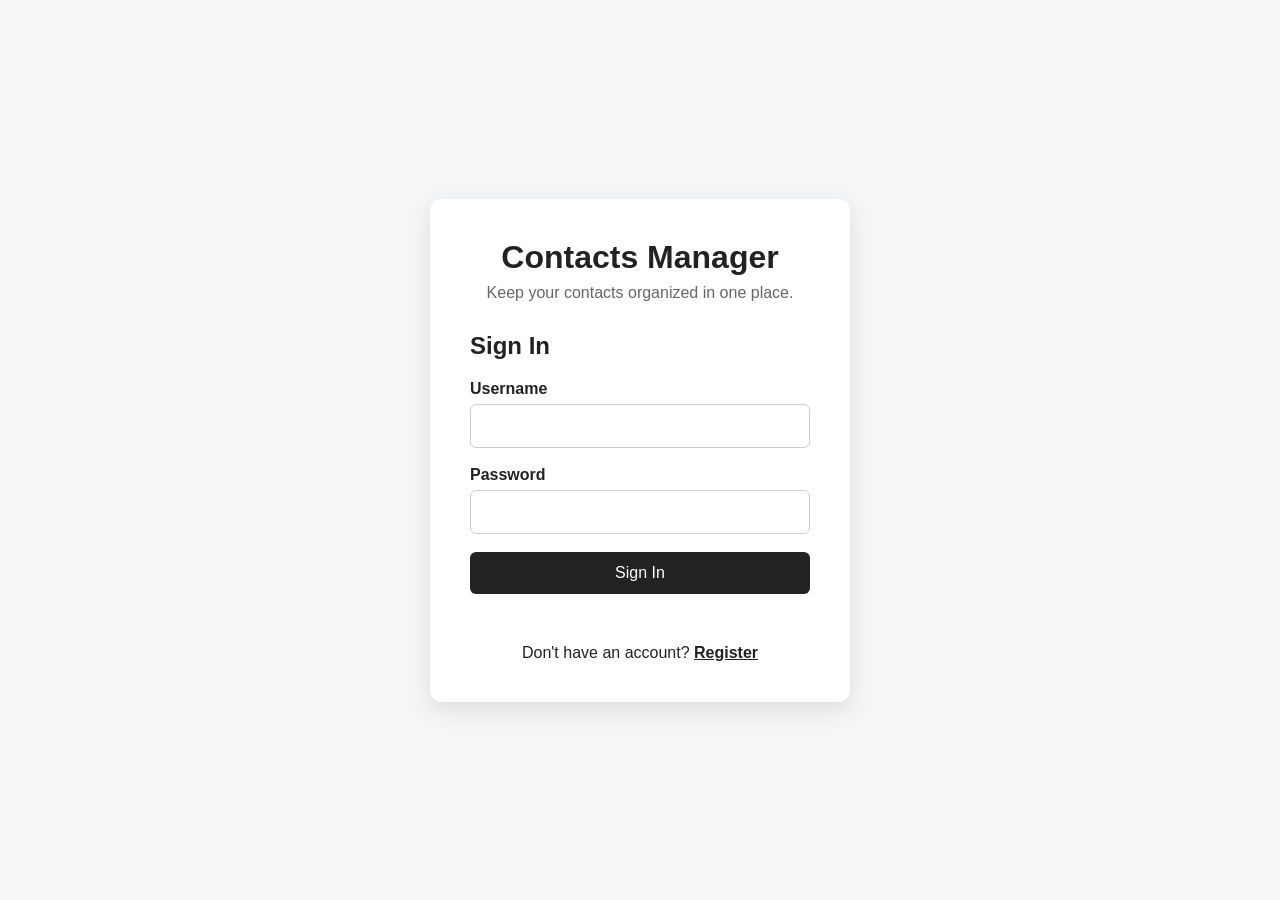
==== html/index.html @ 0f12a68f "Matching with html file on server" ====
<!DOCTYPE html>
<html lang="en">
<head>
    <meta charset="UTF-8">
    <meta name="viewport" content="width=device-width, initial-scale=1.0">

    <title>Contacts Manager</title>

    <link rel="stylesheet" href="css/styles.css">
</head>

<body>

    <main class="auth-container">

        <h1>Contacts Manager</h1>
        <p>Keep your contacts organized in one place.</p>

        <!-- Login Section -->
        <section id="loginSection">
            <h2>Sign In</h2>

            <form id="loginForm">
                <label for="loginUsername">Username</label>
                <input
                    type="text"
                    id="loginUsername"
                    name="loginUsername"
                    required
                >

                <label for="loginPassword">Password</label>
                <input
                    type="password"
                    id="loginPassword"
                    name="loginPassword"
                    required
                >

                <button type="submit">Sign In</button>
            </form>

            <p id="loginMessage" class="message"></p>

            <p>
                Don't have an account?
                <button type="button" id="showRegisterButton">
                    Register
                </button>
            </p>
        </section>


        <!-- Registration Section -->
        <section id="registerSection" hidden>
            <h2>Create Account</h2>

            <form id="registerForm">

                <label for="firstName">First Name</label>
                <input
                    type="text"
                    id="firstName"
                    name="firstName"
                    required
                >

                <label for="lastName">Last Name</label>
                <input
                    type="text"
                    id="lastName"
                    name="lastName"
                    required
                >

                <label for="registerUsername">Username</label>
                <input
                    type="text"
                    id="registerUsername"
                    name="registerUsername"
                    required
                >

                <label for="registerPassword">Password</label>
                <input
                    type="password"
                    id="registerPassword"
                    name="registerPassword"
                    required
                >

                <button type="submit">Create Account</button>
            </form>

            <p id="registerMessage" class="message"></p>

            <p>
                Already have an account?
                <button type="button" id="showLoginButton">
                    Sign In
                </button>
            </p>
        </section>

    </main>

    <script src="js/code.js"></script>

</body>
</html>
---- html/css/styles.css ----
* {
    box-sizing: border-box;
    margin: 0;
    padding: 0;
}

body {
    font-family: Arial, sans-serif;
    background: #f4f6f8;
    min-height: 100vh;
    display: flex;
    justify-content: center;
    align-items: center;
    color: #222;
}

.auth-container {
    background: white;
    width: 100%;
    max-width: 420px;
    padding: 40px;
    border-radius: 12px;
    box-shadow: 0 8px 25px rgba(0, 0, 0, 0.1);
}

.auth-container > h1 {
    text-align: center;
    margin-bottom: 8px;
}

.auth-container > p {
    text-align: center;
    color: #666;
    margin-bottom: 30px;
}

section h2 {
    margin-bottom: 20px;
}

form {
    display: flex;
    flex-direction: column;
}

label {
    margin-bottom: 6px;
    font-weight: 600;
}

input {
    padding: 12px;
    margin-bottom: 18px;
    border: 1px solid #ccc;
    border-radius: 6px;
    font-size: 16px;
}

input:focus {
    outline: 2px solid #333;
    outline-offset: 1px;
}

button {
    padding: 12px 18px;
    border: none;
    border-radius: 6px;
    background: #222;
    color: white;
    font-size: 16px;
    cursor: pointer;
}

button:hover {
    background: #444;
}

section > p {
    margin-top: 18px;
    text-align: center;
}

section > p button {
    background: none;
    color: #222;
    padding: 0;
    font-weight: 600;
    text-decoration: underline;
}

section > p button:hover {
    background: none;
}

.message {
    min-height: 20px;
    margin-top: 12px;
}

[hidden] {
    display: none;
}

/* Contacts Page */

.contacts-page {
    display: block;
    padding: 40px 20px;
}

.contacts-container {
    width: 100%;
    max-width: 1000px;
    margin: 0 auto;
    background: white;
    padding: 35px;
    border-radius: 12px;
    box-shadow: 0 8px 25px rgba(0, 0, 0, 0.1);
}

.contacts-header {
    display: flex;
    justify-content: space-between;
    align-items: center;
    margin-bottom: 30px;
}

.contacts-header h1 {
    margin-bottom: 5px;
}

.contacts-header p {
    color: #666;
}

.contact-controls {
    display: flex;
    gap: 10px;
    margin-bottom: 30px;
}

.contact-controls input {
    flex: 1;
    margin-bottom: 0;
}

.contact-controls button {
    white-space: nowrap;
}

#addContactSection {
    margin-bottom: 30px;
    padding: 25px;
    background: #f4f6f8;
    border-radius: 8px;
}

#addContactSection h2 {
    margin-bottom: 20px;
}

#cancelAddButton {
    margin-top: 10px;
    background: #666;
}

#contactsList {
    margin-top: 15px;
}

.contact-card {
    padding: 18px;
    margin-bottom: 12px;
    border: 1px solid #ddd;
    border-radius: 8px;
}

.contact-card h3 {
    margin-bottom: 8px;
}

.contact-card p {
    margin: 4px 0;
    color: #555;
}
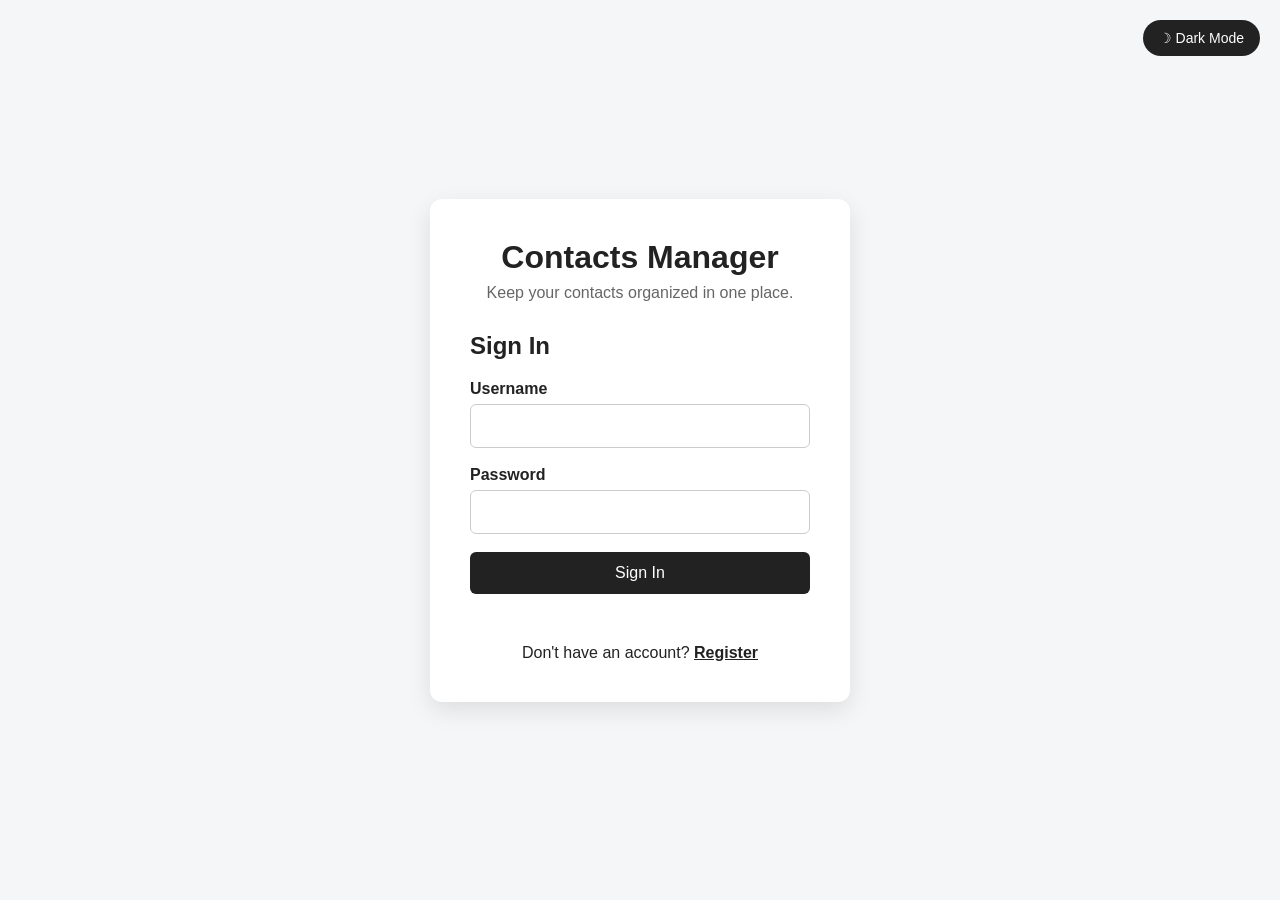
==== commit 9aeb8ca0: "Add light and dark mode" ====
--- a/html/index.html
+++ b/html/index.html
@@ -10,6 +10,9 @@
 </head>
 
 <body>
+        <button id="themeToggle" class="theme-toggle" type="button">
+    ☽ Dark Mode
+</button>
 
     <main class="auth-container">
 
--- a/html/css/styles.css
+++ b/html/css/styles.css
@@ -182,4 +182,125 @@
 .contact-card p {
     margin: 4px 0;
     color: #555;
+}
+
+/* Admin Page */
+
+.admin-page {
+    display: block;
+    padding: 40px 20px;
+}
+
+.admin-panel {
+    width: 100%;
+    max-width: 1000px;
+    margin: 0 auto;
+    background: white;
+    padding: 35px;
+    border-radius: 12px;
+    box-shadow: 0 8px 25px rgba(0, 0, 0, 0.1);
+}
+
+.admin-header {
+    display: flex;
+    justify-content: space-between;
+    align-items: center;
+    margin-bottom: 30px;
+}
+
+.admin-controls {
+    display: flex;
+    gap: 10px;
+    margin-bottom: 30px;
+}
+
+.admin-controls input {
+    flex: 1;
+    margin-bottom: 0;
+}
+
+.admin-controls button {
+    white-space: nowrap;
+}
+
+#cancelAddAdmin {
+    background: red;
+    margin-top: 16px;
+}
+
+/* Light / Dark Mode */
+
+body.dark-mode {
+    background: #121212;
+    color: #f5f5f5;
+}
+
+body.dark-mode .auth-container,
+body.dark-mode .contacts-container,
+body.dark-mode .admin-panel {
+    background: #1e1e1e;
+    color: #f5f5f5;
+    box-shadow: 0 8px 25px rgba(0, 0, 0, 0.35);
+}
+
+body.dark-mode .auth-container > p,
+body.dark-mode .contacts-header p,
+body.dark-mode .contact-card p {
+    color: #c7c7c7;
+}
+
+body.dark-mode input {
+    background: #2a2a2a;
+    color: #f5f5f5;
+    border-color: #555;
+}
+
+body.dark-mode input::placeholder {
+    color: #aaa;
+}
+
+body.dark-mode input:focus {
+    outline-color: #ddd;
+}
+
+body.dark-mode #addContactSection {
+    background: #292929;
+}
+
+body.dark-mode .contact-card {
+    background: #292929;
+    border-color: #444;
+}
+
+body.dark-mode section > p button {
+    color: #f5f5f5;
+}
+
+/* Theme Toggle */
+
+.theme-toggle {
+    position: fixed;
+    top: 20px;
+    right: 20px;
+    background: #222;
+    color: white;
+    border: none;
+    border-radius: 20px;
+    padding: 10px 16px;
+    font-size: 14px;
+    cursor: pointer;
+    z-index: 1000;
+}
+
+.theme-toggle:hover {
+    background: #444;
+}
+
+body.dark-mode .theme-toggle {
+    background: #f5f5f5;
+    color: #222;
+}
+
+body.dark-mode .theme-toggle:hover {
+    background: #ddd;
 }
